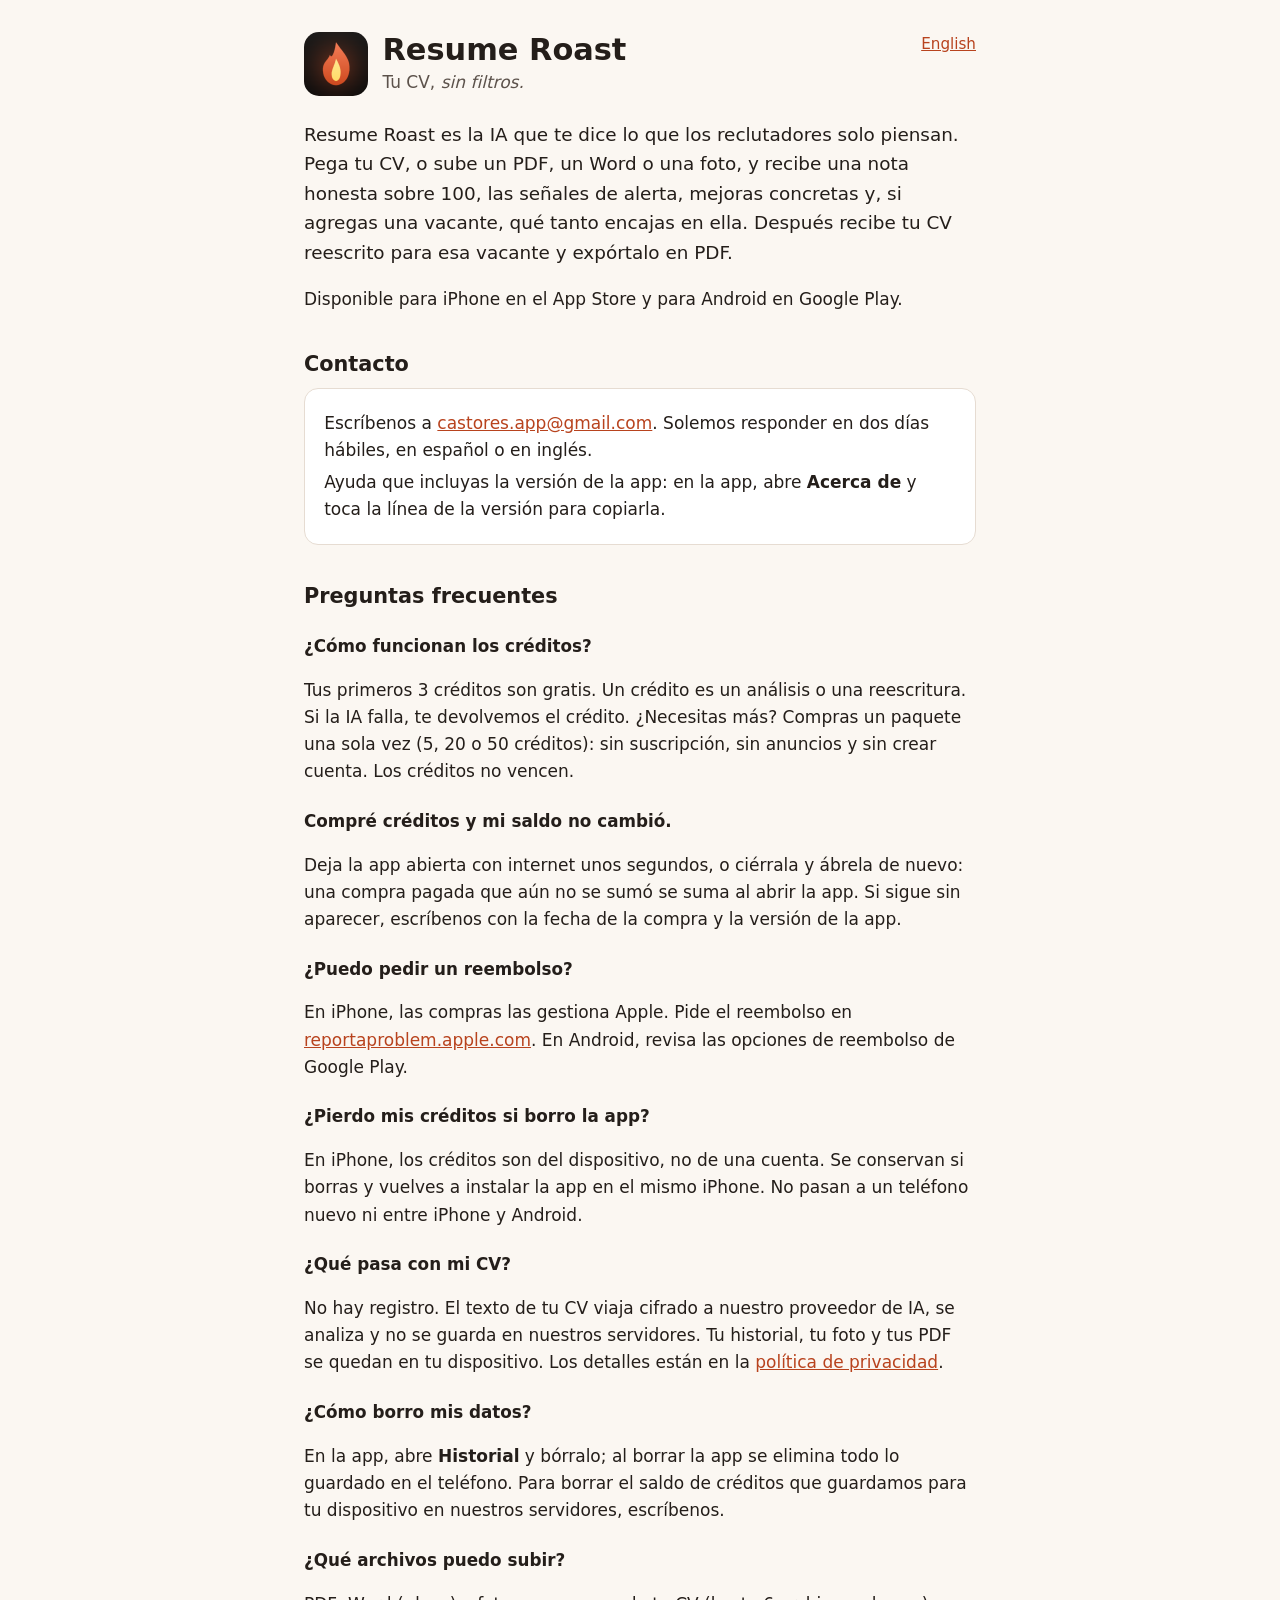
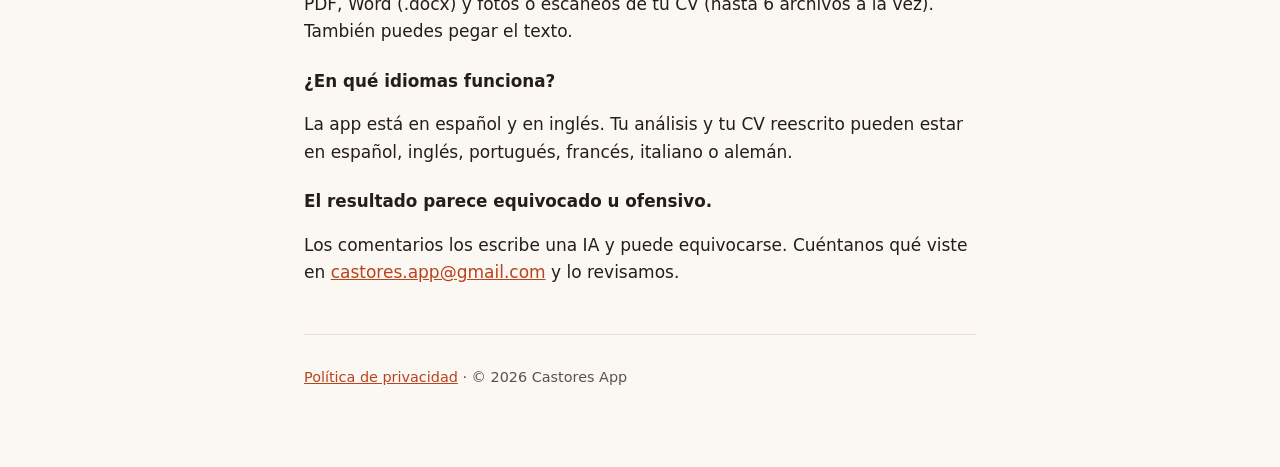
==== es/index.html @ f8a4fa4b "Add Resume Roast support page (EN/ES)" ====
<!doctype html>
<html lang="es">
<head>
<meta charset="utf-8">
<meta name="viewport" content="width=device-width, initial-scale=1">
<title>Resume Roast: soporte</title>
<meta name="description" content="Resume Roast le da a tu CV una nota honesta con IA, señales de alerta, mejoras concretas y una reescritura para la vacante que quieres. Ayuda, preguntas frecuentes y contacto.">
<link rel="alternate" hreflang="en" href="https://msalcedo23.github.io/resumeroast-support/">
<link rel="icon" href="../icon.png">
<link rel="stylesheet" href="../style.css">
</head>
<body>
<main>
<a class="lang" href="../" hreflang="en">English</a>
<header>
<img src="../icon.png" alt="">
<div><h1>Resume Roast</h1><p>Tu CV, <em>sin filtros.</em></p></div>
</header>

<p class="lead">Resume Roast es la IA que te dice lo que los reclutadores solo piensan. Pega tu CV, o sube un PDF, un Word o una foto, y recibe una nota honesta sobre 100, las señales de alerta, mejoras concretas y, si agregas una vacante, qué tanto encajas en ella. Después recibe tu CV reescrito para esa vacante y expórtalo en PDF.</p>
<p>Disponible para iPhone en el App Store y para Android en Google Play.</p>

<h2 id="contacto">Contacto</h2>
<div class="contact">
<p>Escríbenos a <a href="mailto:castores.app@gmail.com?subject=Soporte%20Resume%20Roast">castores.app@gmail.com</a>. Solemos responder en dos días hábiles, en español o en inglés.</p>
<p>Ayuda que incluyas la versión de la app: en la app, abre <strong>Acerca de</strong> y toca la línea de la versión para copiarla.</p>
</div>

<h2 id="preguntas">Preguntas frecuentes</h2>

<h3>¿Cómo funcionan los créditos?</h3>
<p>Tus primeros 3 créditos son gratis. Un crédito es un análisis o una reescritura. Si la IA falla, te devolvemos el crédito. ¿Necesitas más? Compras un paquete una sola vez (5, 20 o 50 créditos): sin suscripción, sin anuncios y sin crear cuenta. Los créditos no vencen.</p>

<h3>Compré créditos y mi saldo no cambió.</h3>
<p>Deja la app abierta con internet unos segundos, o ciérrala y ábrela de nuevo: una compra pagada que aún no se sumó se suma al abrir la app. Si sigue sin aparecer, escríbenos con la fecha de la compra y la versión de la app.</p>

<h3>¿Puedo pedir un reembolso?</h3>
<p>En iPhone, las compras las gestiona Apple. Pide el reembolso en <a href="https://reportaproblem.apple.com">reportaproblem.apple.com</a>. En Android, revisa las opciones de reembolso de Google Play.</p>

<h3>¿Pierdo mis créditos si borro la app?</h3>
<p>En iPhone, los créditos son del dispositivo, no de una cuenta. Se conservan si borras y vuelves a instalar la app en el mismo iPhone. No pasan a un teléfono nuevo ni entre iPhone y Android.</p>

<h3>¿Qué pasa con mi CV?</h3>
<p>No hay registro. El texto de tu CV viaja cifrado a nuestro proveedor de IA, se analiza y no se guarda en nuestros servidores. Tu historial, tu foto y tus PDF se quedan en tu dispositivo. Los detalles están en la <a href="https://msalcedo23.github.io/daily-quest-privacy-policy/resume-roast/">política de privacidad</a>.</p>

<h3>¿Cómo borro mis datos?</h3>
<p>En la app, abre <strong>Historial</strong> y bórralo; al borrar la app se elimina todo lo guardado en el teléfono. Para borrar el saldo de créditos que guardamos para tu dispositivo en nuestros servidores, escríbenos.</p>

<h3>¿Qué archivos puedo subir?</h3>
<p>PDF, Word (.docx) y fotos o escaneos de tu CV (hasta 6 archivos a la vez). También puedes pegar el texto.</p>

<h3>¿En qué idiomas funciona?</h3>
<p>La app está en español y en inglés. Tu análisis y tu CV reescrito pueden estar en español, inglés, portugués, francés, italiano o alemán.</p>

<h3>El resultado parece equivocado u ofensivo.</h3>
<p>Los comentarios los escribe una IA y puede equivocarse. Cuéntanos qué viste en <a href="mailto:castores.app@gmail.com?subject=Resume%20Roast%3A%20reportar%20un%20resultado">castores.app@gmail.com</a> y lo revisamos.</p>

<footer>
<p><a href="https://msalcedo23.github.io/daily-quest-privacy-policy/resume-roast/">Política de privacidad</a> · © 2026 Castores App</p>
</footer>
</main>
</body>
</html>
---- style.css ----
:root { color-scheme: light dark; --paper:#FBF7F2; --ink:#241E1A; --soft:#5c524b; --line:#e6dcd2; --card:#ffffff; --ember:#C2410C; --link:#B8431E; }
@media (prefers-color-scheme: dark) { :root { --paper:#1C1B1A; --ink:#F3EBE4; --soft:#c4b8ae; --line:#3a3330; --card:#262321; --ember:#FF8A65; --link:#FF9E80; } }
* { box-sizing: border-box; }
body { margin:0; background:var(--paper); color:var(--ink); font:17px/1.6 system-ui,-apple-system,"Segoe UI",Roboto,sans-serif; }
main { max-width:44rem; margin:0 auto; padding:2rem 1rem 4rem; }
header { display:flex; align-items:center; gap:.9rem; margin-bottom:1.5rem; }
header img { width:64px; height:64px; border-radius:15px; }
header p { margin:0; color:var(--soft); }
h1 { font-size:1.9rem; line-height:1.2; margin:0; }
h1 em, .lead em { font-style:normal; color:var(--ember); }
h2 { font-size:1.3rem; line-height:1.3; margin:2.4rem 0 .6rem; }
h3 { font-size:1.05rem; margin:1.4rem 0 .3rem; }
.lead { font-size:1.15rem; }
a { color:var(--link); }
.contact { background:var(--card); border:1px solid var(--line); border-radius:14px; padding:1rem 1.2rem; }
.contact p { margin:.3rem 0; }
.lang { float:right; font-size:.95rem; }
footer { margin-top:3rem; padding-top:1rem; border-top:1px solid var(--line); color:var(--soft); font-size:.9rem; }
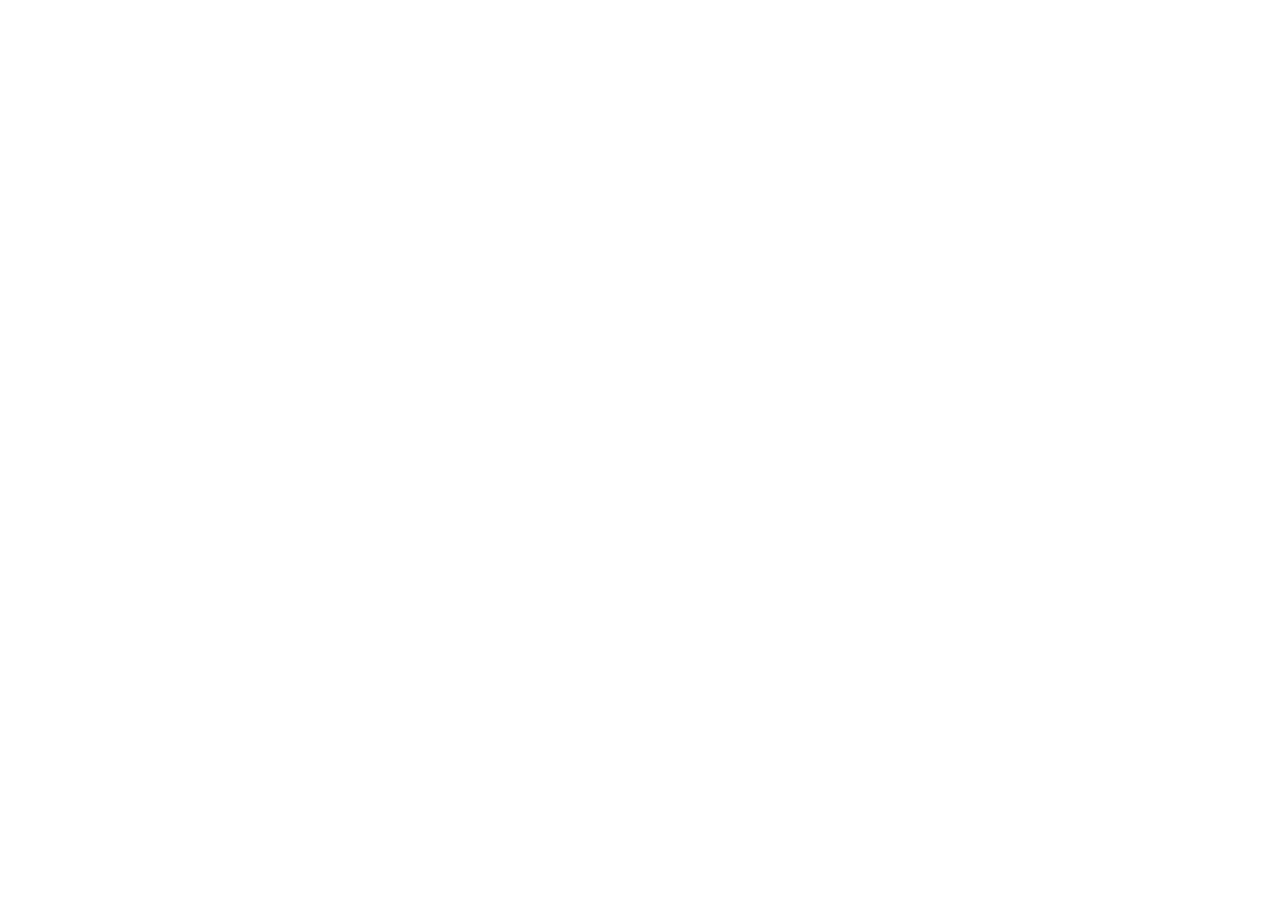
==== commit 76ef6c2e: "Redirect support pages to tutosapp.co" ====
--- a/es/index.html
+++ b/es/index.html
@@ -2,62 +2,13 @@
 <html lang="es">
 <head>
 <meta charset="utf-8">
-<meta name="viewport" content="width=device-width, initial-scale=1">
 <title>Resume Roast: soporte</title>
-<meta name="description" content="Resume Roast le da a tu CV una nota honesta con IA, señales de alerta, mejoras concretas y una reescritura para la vacante que quieres. Ayuda, preguntas frecuentes y contacto.">
-<link rel="alternate" hreflang="en" href="https://msalcedo23.github.io/resumeroast-support/">
-<link rel="icon" href="../icon.png">
-<link rel="stylesheet" href="../style.css">
+<meta name="robots" content="noindex">
+<meta http-equiv="refresh" content="0; url=https://tutosapp.co/resume-roast/es/soporte/">
+<link rel="canonical" href="https://tutosapp.co/resume-roast/es/soporte/">
+<script>location.replace("https://tutosapp.co/resume-roast/es/soporte/");</script>
 </head>
 <body>
-<main>
-<a class="lang" href="../" hreflang="en">English</a>
-<header>
-<img src="../icon.png" alt="">
-<div><h1>Resume Roast</h1><p>Tu CV, <em>sin filtros.</em></p></div>
-</header>
-
-<p class="lead">Resume Roast es la IA que te dice lo que los reclutadores solo piensan. Pega tu CV, o sube un PDF, un Word o una foto, y recibe una nota honesta sobre 100, las señales de alerta, mejoras concretas y, si agregas una vacante, qué tanto encajas en ella. Después recibe tu CV reescrito para esa vacante y expórtalo en PDF.</p>
-<p>Disponible para iPhone en el App Store y para Android en Google Play.</p>
-
-<h2 id="contacto">Contacto</h2>
-<div class="contact">
-<p>Escríbenos a <a href="mailto:castores.app@gmail.com?subject=Soporte%20Resume%20Roast">castores.app@gmail.com</a>. Solemos responder en dos días hábiles, en español o en inglés.</p>
-<p>Ayuda que incluyas la versión de la app: en la app, abre <strong>Acerca de</strong> y toca la línea de la versión para copiarla.</p>
-</div>
-
-<h2 id="preguntas">Preguntas frecuentes</h2>
-
-<h3>¿Cómo funcionan los créditos?</h3>
-<p>Tus primeros 3 créditos son gratis. Un crédito es un análisis o una reescritura. Si la IA falla, te devolvemos el crédito. ¿Necesitas más? Compras un paquete una sola vez (5, 20 o 50 créditos): sin suscripción, sin anuncios y sin crear cuenta. Los créditos no vencen.</p>
-
-<h3>Compré créditos y mi saldo no cambió.</h3>
-<p>Deja la app abierta con internet unos segundos, o ciérrala y ábrela de nuevo: una compra pagada que aún no se sumó se suma al abrir la app. Si sigue sin aparecer, escríbenos con la fecha de la compra y la versión de la app.</p>
-
-<h3>¿Puedo pedir un reembolso?</h3>
-<p>En iPhone, las compras las gestiona Apple. Pide el reembolso en <a href="https://reportaproblem.apple.com">reportaproblem.apple.com</a>. En Android, revisa las opciones de reembolso de Google Play.</p>
-
-<h3>¿Pierdo mis créditos si borro la app?</h3>
-<p>En iPhone, los créditos son del dispositivo, no de una cuenta. Se conservan si borras y vuelves a instalar la app en el mismo iPhone. No pasan a un teléfono nuevo ni entre iPhone y Android.</p>
-
-<h3>¿Qué pasa con mi CV?</h3>
-<p>No hay registro. El texto de tu CV viaja cifrado a nuestro proveedor de IA, se analiza y no se guarda en nuestros servidores. Tu historial, tu foto y tus PDF se quedan en tu dispositivo. Los detalles están en la <a href="https://msalcedo23.github.io/daily-quest-privacy-policy/resume-roast/">política de privacidad</a>.</p>
-
-<h3>¿Cómo borro mis datos?</h3>
-<p>En la app, abre <strong>Historial</strong> y bórralo; al borrar la app se elimina todo lo guardado en el teléfono. Para borrar el saldo de créditos que guardamos para tu dispositivo en nuestros servidores, escríbenos.</p>
-
-<h3>¿Qué archivos puedo subir?</h3>
-<p>PDF, Word (.docx) y fotos o escaneos de tu CV (hasta 6 archivos a la vez). También puedes pegar el texto.</p>
-
-<h3>¿En qué idiomas funciona?</h3>
-<p>La app está en español y en inglés. Tu análisis y tu CV reescrito pueden estar en español, inglés, portugués, francés, italiano o alemán.</p>
-
-<h3>El resultado parece equivocado u ofensivo.</h3>
-<p>Los comentarios los escribe una IA y puede equivocarse. Cuéntanos qué viste en <a href="mailto:castores.app@gmail.com?subject=Resume%20Roast%3A%20reportar%20un%20resultado">castores.app@gmail.com</a> y lo revisamos.</p>
-
-<footer>
-<p><a href="https://msalcedo23.github.io/daily-quest-privacy-policy/resume-roast/">Política de privacidad</a> · © 2026 Castores App</p>
-</footer>
-</main>
+<p>Esta página se mudó a <a href="https://tutosapp.co/resume-roast/es/soporte/">https://tutosapp.co/resume-roast/es/soporte/</a></p>
 </body>
 </html>
